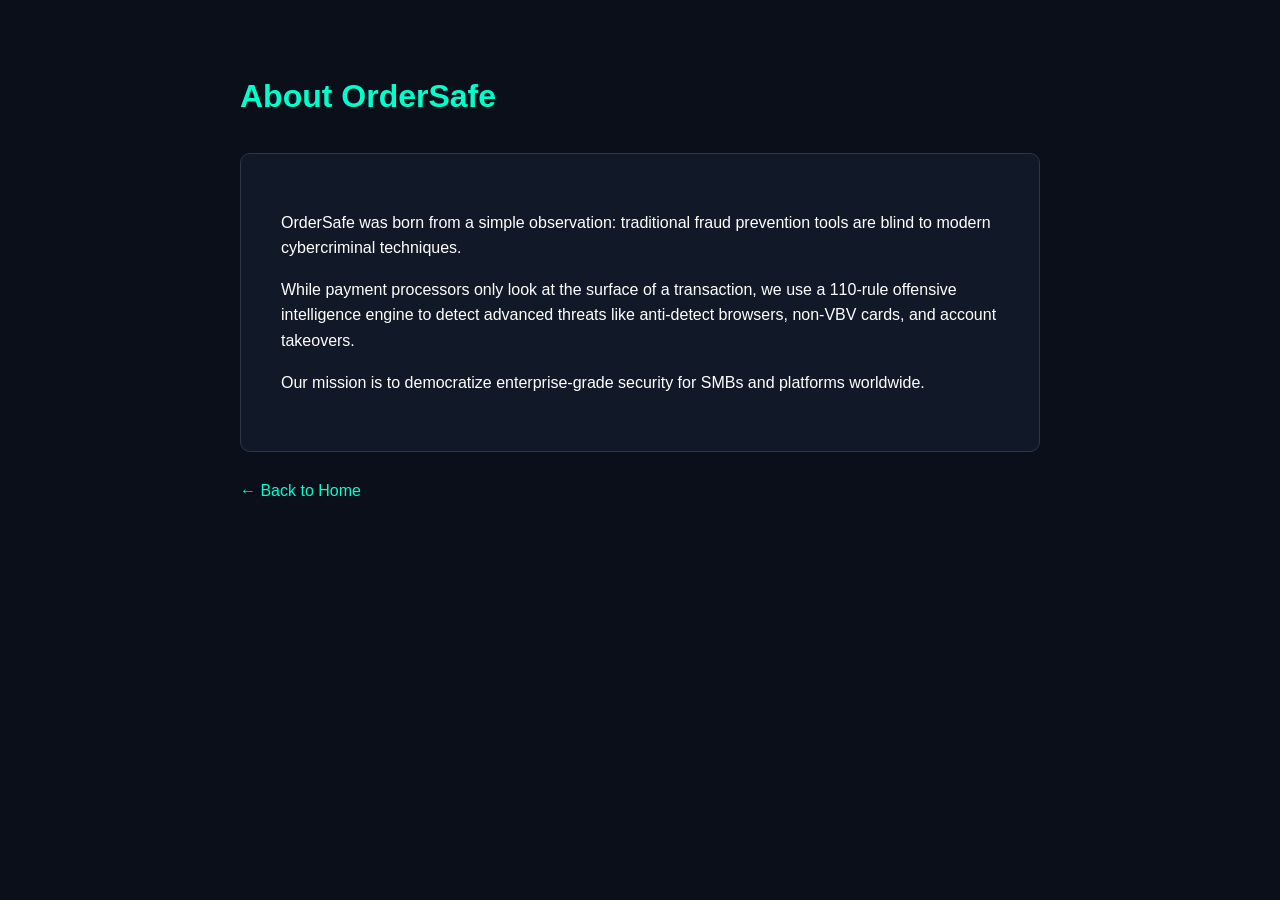
==== about.html @ 7053d166 "Nueva pagina web profesional" ====
<!DOCTYPE html>
<html lang="en">
<head>
    <meta charset="UTF-8">
    <title>About OrderSafe</title>
    <style>
        body { background-color: #0b0f19; color: #ffffff; font-family: 'Segoe UI', sans-serif; padding: 50px; max-width: 800px; margin: 0 auto; line-height: 1.6; }
        h1 { color: #00ffcc; }
        .content { background: #111827; padding: 40px; border-radius: 10px; border: 1px solid #2d3748; margin-top: 30px; }
    </style>
</head>
<body>
    <h1>About OrderSafe</h1>
    <div class="content">
        <p>OrderSafe was born from a simple observation: traditional fraud prevention tools are blind to modern cybercriminal techniques.</p>
        <p>While payment processors only look at the surface of a transaction, we use a 110-rule offensive intelligence engine to detect advanced threats like anti-detect browsers, non-VBV cards, and account takeovers.</p>
        <p>Our mission is to democratize enterprise-grade security for SMBs and platforms worldwide.</p>
    </div>
    <br>
    <a href="index.html" style="color: #00ffcc; text-decoration: none;">← Back to Home</a>
</body>
</html>
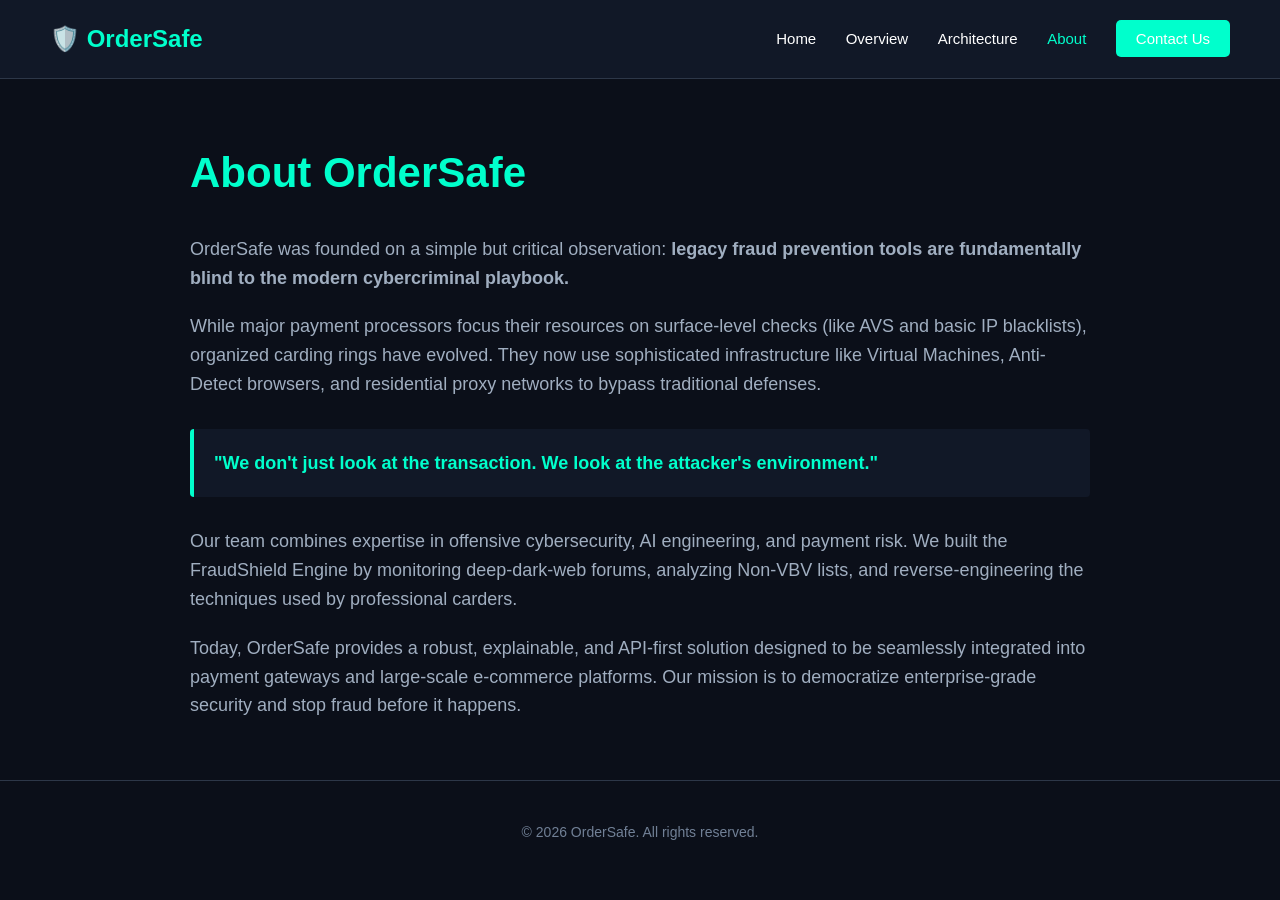
==== commit 9a77dc7f: "Nuevo diseno web multi-pagina corporativo (Home, Overview, Architecture, About, Contact)" ====
--- a/about.html
+++ b/about.html
@@ -2,21 +2,50 @@
 <html lang="en">
 <head>
     <meta charset="UTF-8">
-    <title>About OrderSafe</title>
+    <meta name="viewport" content="width=device-width, initial-scale=1.0">
+    <title>OrderSafe | About Us</title>
     <style>
-        body { background-color: #0b0f19; color: #ffffff; font-family: 'Segoe UI', sans-serif; padding: 50px; max-width: 800px; margin: 0 auto; line-height: 1.6; }
-        h1 { color: #00ffcc; }
-        .content { background: #111827; padding: 40px; border-radius: 10px; border: 1px solid #2d3748; margin-top: 30px; }
+        body { background-color: #0b0f19; color: #ffffff; font-family: 'Segoe UI', sans-serif; margin: 0; padding: 0; line-height: 1.6; }
+        .header { display: flex; justify-content: space-between; align-items: center; padding: 20px 50px; background-color: #111827; border-bottom: 1px solid #2d3748; }
+        .logo { font-size: 24px; font-weight: bold; color: #00ffcc; text-decoration: none; }
+        .nav-links a { color: #ffffff; text-decoration: none; margin-left: 25px; font-weight: 500; font-size: 15px; }
+        .btn-nav { background-color: #00ffcc; color: #0b0f19; padding: 10px 20px; border-radius: 5px; font-weight: bold; margin-left: 25px; text-decoration: none;}
+        .container { max-width: 900px; margin: 60px auto; padding: 0 20px; }
+        h1 { color: #00ffcc; font-size: 42px; }
+        p { color: #a0aec0; font-size: 18px; margin-bottom: 20px; }
+        .highlight-box { background: #111827; border-left: 4px solid #00ffcc; padding: 20px; margin: 30px 0; border-radius: 4px; }
+        .footer { text-align: center; padding: 40px; color: #718096; border-top: 1px solid #2d3748; margin-top: 50px; font-size: 14px; }
     </style>
 </head>
 <body>
-    <h1>About OrderSafe</h1>
-    <div class="content">
-        <p>OrderSafe was born from a simple observation: traditional fraud prevention tools are blind to modern cybercriminal techniques.</p>
-        <p>While payment processors only look at the surface of a transaction, we use a 110-rule offensive intelligence engine to detect advanced threats like anti-detect browsers, non-VBV cards, and account takeovers.</p>
-        <p>Our mission is to democratize enterprise-grade security for SMBs and platforms worldwide.</p>
+    <div class="header">
+        <a href="index.html" class="logo">🛡️ OrderSafe</a>
+        <div class="nav-links">
+            <a href="index.html">Home</a>
+            <a href="overview.html">Overview</a>
+            <a href="architecture.html">Architecture</a>
+            <a href="about.html" style="color: #00ffcc;">About</a>
+            <a href="contact.html" class="btn-nav">Contact Us</a>
+        </div>
     </div>
-    <br>
-    <a href="index.html" style="color: #00ffcc; text-decoration: none;">← Back to Home</a>
+
+    <div class="container">
+        <h1>About OrderSafe</h1>
+        <p>OrderSafe was founded on a simple but critical observation: <strong>legacy fraud prevention tools are fundamentally blind to the modern cybercriminal playbook.</strong></p>
+        
+        <p>While major payment processors focus their resources on surface-level checks (like AVS and basic IP blacklists), organized carding rings have evolved. They now use sophisticated infrastructure like Virtual Machines, Anti-Detect browsers, and residential proxy networks to bypass traditional defenses.</p>
+
+        <div class="highlight-box">
+            <p style="margin: 0; color: #00ffcc; font-weight: bold;">"We don't just look at the transaction. We look at the attacker's environment."</p>
+        </div>
+
+        <p>Our team combines expertise in offensive cybersecurity, AI engineering, and payment risk. We built the FraudShield Engine by monitoring deep-dark-web forums, analyzing Non-VBV lists, and reverse-engineering the techniques used by professional carders.</p>
+
+        <p>Today, OrderSafe provides a robust, explainable, and API-first solution designed to be seamlessly integrated into payment gateways and large-scale e-commerce platforms. Our mission is to democratize enterprise-grade security and stop fraud before it happens.</p>
+    </div>
+
+    <div class="footer">
+        &copy; 2026 OrderSafe. All rights reserved.
+    </div>
 </body>
 </html>
